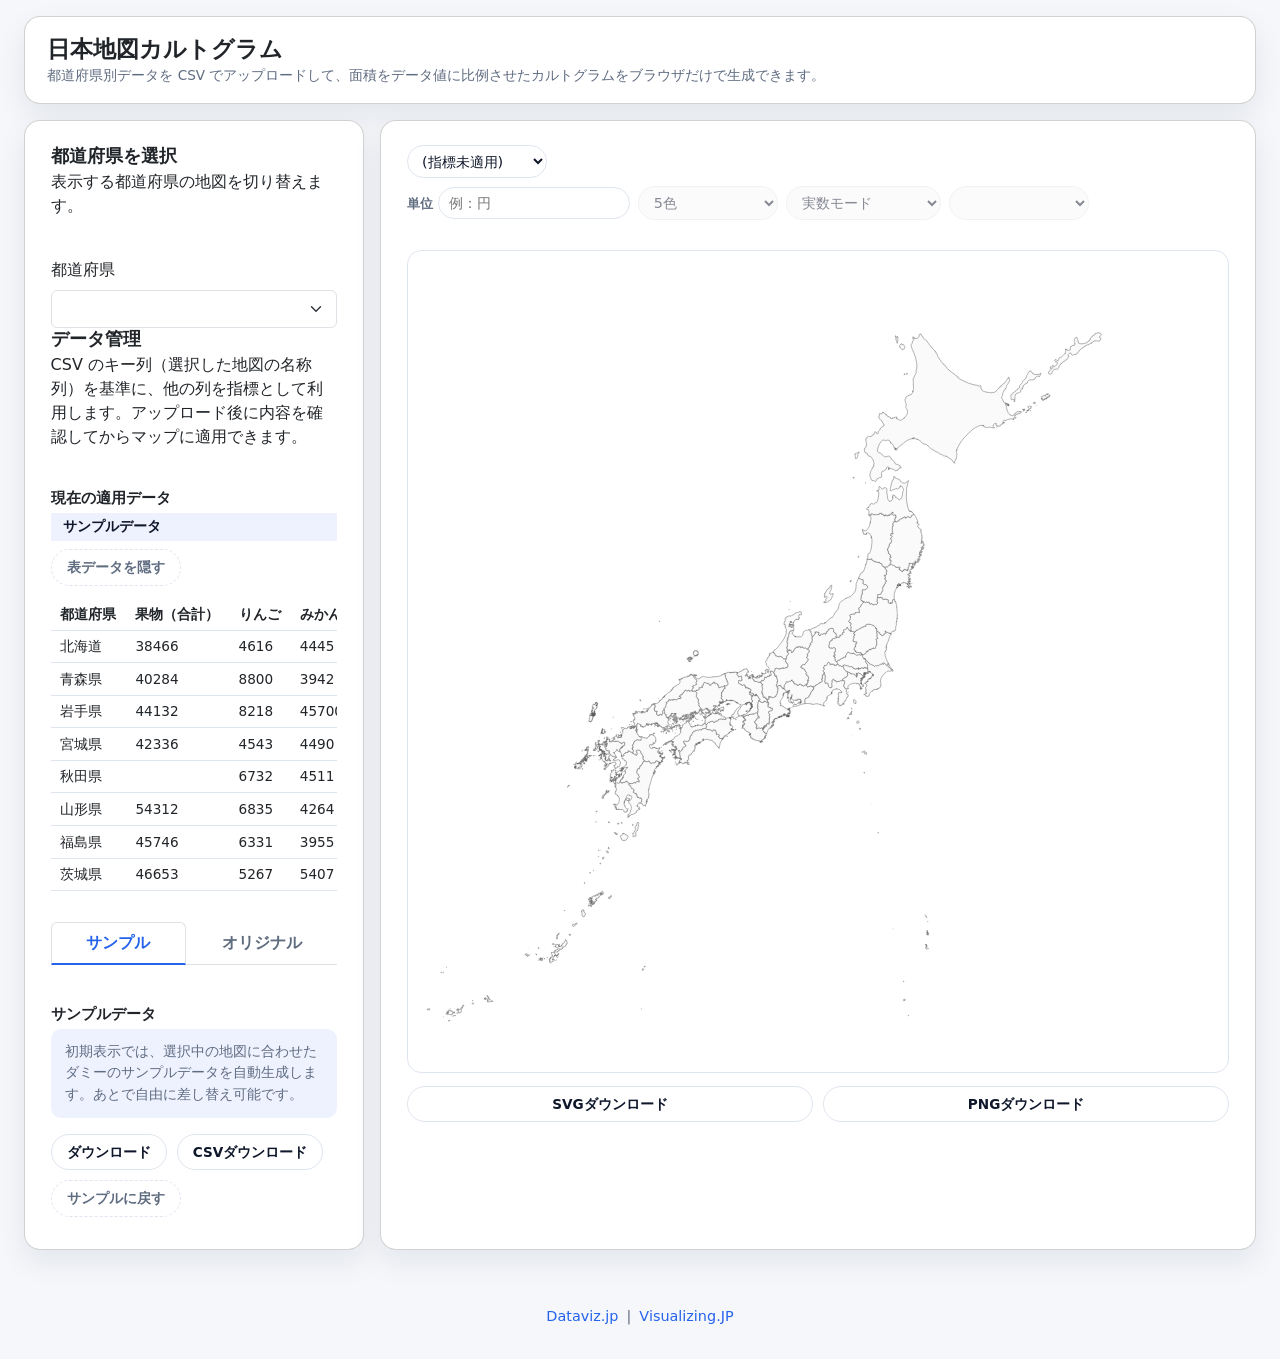
==== index.html @ 1b65c1de "google tag" ====
<!DOCTYPE html>
<html>
  <head>
    <title>日本地図カルトグラム</title>
    <meta charset="utf-8">
    <meta property="og:image" content="placeholder.png">
    <!-- Google tag (gtag.js) -->
    <script async src="https://www.googletagmanager.com/gtag/js?id=G-9E4Y5K4DKT"></script>
    <script>
      window.dataLayer = window.dataLayer || [];
      function gtag(){dataLayer.push(arguments);}
      gtag('js', new Date());

      gtag('config', 'G-9E4Y5K4DKT');
    </script>
    <link rel="stylesheet" href="https://cdn.jsdelivr.net/npm/bootstrap@5.3.3/dist/css/bootstrap.min.css">
    <link rel="stylesheet" href="docs/style.min.css">
  </head>
  <body>
    <main class="page container-fluid">
      <section class="card hero-card">
        <h1>日本地図カルトグラム</h1>
        <p>
          都道府県別データを CSV でアップロードして、面積をデータ値に比例させたカルトグラムをブラウザだけで生成できます。
        </p>
      </section>

      <div class="layout">
        <section class="card data-panel">
          <div class="panel-header">
            <h2>都道府県を選択</h2>
            <p> 表示する都道府県の地図を切り替えます。 </p>
          </div>
          <div class="field-group">
            <label class="form-label" for="map-select">都道府県</label>
            <select id="map-select" class="form-select" aria-label="都道府県を選択"></select>
          </div>
          <div class="panel-header">
            <h2>データ管理</h2>
            <p>
              CSV のキー列（選択した地図の名称列）を基準に、他の列を指標として利用します。アップロード後に内容を確認してからマップに適用できます。
            </p>
          </div>

          <div class="field-group">
            <h3>現在の適用データ</h3>
            <div class="current-status">
              <span class="status-value" id="current-data-label">サンプルデータ</span>
            </div>
            <button class="btn btn-tertiary" id="toggle-current-preview" type="button">
              表データを隠す
            </button>
            <div id="current-data-preview" class="data-preview"></div>
          </div>

          <ul class="nav nav-tabs nav-fill data-tabs" id="data-tabs" role="tablist">
            <li class="nav-item" role="presentation">
              <button class="nav-link active" id="sample-tab" data-bs-toggle="pill" data-bs-target="#sample-pane" type="button" role="tab" aria-controls="sample-pane" aria-selected="true">サンプル</button>
            </li>
            <li class="nav-item" role="presentation">
              <button class="nav-link" id="upload-tab" data-bs-toggle="pill" data-bs-target="#upload-pane" type="button" role="tab" aria-controls="upload-pane" aria-selected="false">オリジナル</button>
            </li>
          </ul>

          <div class="tab-content" id="data-tab-content">
            <div class="tab-pane fade show active" id="sample-pane" role="tabpanel" aria-labelledby="sample-tab">
            <div class="field-group">
            <h3>サンプルデータ</h3>
            <p class="info-note">
              初期表示では、選択中の地図に合わせたダミーのサンプルデータを自動生成します。あとで自由に差し替え可能です。
            </p>
            <div id="sample-data-preview" class="data-preview"></div>
            <div class="button-row wrap">
              <button class="btn btn-secondary" id="download-sample" type="button">ダウンロード</button>
              <button class="btn btn-secondary" id="download-data-csv" type="button">CSVダウンロード</button>
              <button class="btn btn-tertiary" id="reset-data" type="button">サンプルに戻す</button>
            </div>
            </div>
            </div>

            <div class="tab-pane fade" id="upload-pane" role="tabpanel" aria-labelledby="upload-tab">
              <div class="field-group">
                <h3>データアップロード</h3>
                <div id="dropzone" class="upload-area">
                  <p class="title">CSV をドラッグ＆ドロップ</p>
                  <p>または</p>
                  <label class="file-input-label btn btn-secondary">
                    <input type="file" id="file-input" accept=".csv,text/csv">
                    ファイルを選択
                  </label>
                </div>
                <p id="upload-status" class="help-text"></p>
              </div>

              <div id="preview" class="field-group is-hidden">
                <div class="section-header">
                  <h3>アップロードプレビュー</h3>
                </div>
                <div id="preview-table" class="table-container"></div>
                <div id="preview-stats" class="preview-stats"></div>
                <button class="btn btn-primary full-width" id="apply-data" type="button" disabled>
                  このデータを適用
                </button>
              </div>
            </div>
          </div>
        </section>

        <section class="card map-card" id="map-card">
          <div class="map-card-header">
            <div class="map-heading">
              <div class="map-select">
                <select id="field" aria-label="データ指標"></select>
                <div class="map-controls">
                  <div class="unit-field">
                    <label for="legend-unit">単位</label>
                    <input id="legend-unit" type="text" maxlength="16" placeholder="例：円">
                  </div>
                  <select id="legend-cells" aria-label="凡例の色数">
                    <option value="3">3色</option>
                    <option value="4">4色</option>
                    <option value="5" selected>5色</option>
                    <option value="6">6色</option>
                    <option value="7">7色</option>
                  </select>
                  <select id="display-mode" aria-label="表示モード">
                    <option value="value" selected>実数モード</option>
                    <option value="ranking">ランキングモード</option>
                  </select>
                  <select id="color-scheme" aria-label="カラースキーム"></select>
                </div>
              </div>
            </div>
          </div>
          <div id="map-container" class="map-frame">
            <svg id="map" viewBox="0 0 800 800" preserveAspectRatio="xMidYMid meet"></svg>
          </div>
          <div class="button-row stretch download-row">
            <button class="btn btn-secondary" id="download-svg-btn" type="button">SVGダウンロード</button>
            <button class="btn btn-secondary" id="download-png-btn" type="button">PNGダウンロード</button>
          </div>
        </section>
      </div>
    </main>
    <footer class="footer-links">
      <div class="links-container">
        <a href="https://www.dataviz.jp/" target="_blank" rel="noreferrer noopener">Dataviz.jp</a>
        <span class="divider">|</span>
        <a href="https://visualizing.jp/" target="_blank" rel="noreferrer noopener">Visualizing.JP</a>
      </div>
    </footer>
    <script src="https://cdn.jsdelivr.net/npm/bootstrap@5.3.3/dist/js/bootstrap.bundle.min.js"></script>
    <script src="docs/app.min.js"></script>
  </body>
</html>
---- docs/style.min.css ----
:root{--page-bg:#f5f7fb;--card-bg:#ffffff;--border-color:#dfe5ef;--text-muted:#5f6c80;--accent:#2563eb;--accent-dark:#1e4fcc;--secondary-bg:#eef2ff}body{background:var(--page-bg);color:#0f172a;margin:0}.page{width:100%;max-width:none;padding:1rem clamp(.75rem,2vw,1.5rem) 2rem;display:flex;flex-direction:column;gap:1rem}.card{background:var(--card-bg);border-radius:16px;padding:1.5rem 1.6rem;box-shadow:0 12px 30px rgba(15,23,42,.08)}.hero-card{padding:1.1rem 1.4rem;text-align:left;margin:0}.hero-card h1{margin-bottom:.15rem;font-size:1.45rem;font-weight:700}.hero-card p{margin:0;font-size:.85rem;color:var(--text-muted)}.layout{display:flex;gap:1rem;align-items:stretch;flex-wrap:nowrap}.data-panel{flex:0 0 340px;max-width:340px}.map-card{flex:1 1 auto;min-width:0}.footer-links{padding:1.5rem 1rem 2rem;text-align:center;font-size:.9rem}.footer-links .links-container{display:inline-flex;gap:.5rem;align-items:center;color:var(--text-muted)}.footer-links a{color:var(--accent);text-decoration:none}.footer-links a:hover{text-decoration:underline}.footer-links .divider{color:var(--text-muted)}@media screen and (max-width:1024px){.page{padding:.75rem 1rem 2rem}.layout{flex-direction:column;gap:.75rem}.data-panel{flex:1 1 100%;max-width:100%}}.panel-header h2{margin-bottom:.2rem;font-size:1.15rem;font-weight:700}.map-card-header h2{font-size:1.25rem;margin:0;font-weight:700}.map-select{display:flex;gap:.5rem;flex-wrap:wrap;align-items:center}.map-select select{min-width:150px;padding:.4rem .8rem;border-radius:999px;border:1px solid var(--border-color);background:#fff;font-size:.85rem;color:#0f172a}.map-controls{display:flex;gap:.5rem;flex-wrap:wrap;align-items:center}.map-controls select{min-width:120px}.map-select .unit-field{display:flex;align-items:center;gap:.35rem;font-size:.75rem;color:var(--text-muted);white-space:nowrap}.map-select .unit-field label{font-weight:600;font-size:.8rem}.map-select .unit-field input{min-width:90px;padding:.3rem .6rem;border-radius:999px;border:1px solid var(--border-color);background:#fff;font-size:.85rem;color:#0f172a}.map-select .unit-field input:disabled{background:#f2f4f7;color:#9ea0a5;border-color:#dcdfe7;cursor:not-allowed}#legend .legend-title{font-size:12px;font-weight:600;fill:#0f172a}#legend text{font-size:11px;fill:var(--text-muted)}.info-note{font-size:.9rem;color:var(--text-muted);background:var(--secondary-bg);padding:.75rem .9rem;border-radius:10px}.field-group{margin-top:1.5rem}.field-group h3{margin-bottom:.35rem;font-size:.95rem;font-weight:700}.data-tabs{margin:1.5rem 0 1rem}.data-tabs .nav-link{color:var(--text-muted);font-weight:600}.data-tabs .nav-link.active{color:var(--accent);border-bottom:2px solid var(--accent)}.button-row{display:flex;gap:.6rem;flex-wrap:wrap}.button-row.wrap{margin-bottom:.5rem}.button-row.stretch{width:100%}.button-row.stretch .btn{flex:1 1 0;justify-content:center}.download-row{margin-top:.8rem}.btn{border:none;border-radius:999px;padding:.45rem .95rem;font-weight:600;cursor:pointer;display:inline-flex;align-items:center;justify-content:center;gap:.35rem;transition:all .2s ease;font-size:.85rem}.btn:disabled{opacity:.6;cursor:not-allowed}.btn-primary{background:var(--accent);color:#fff}.btn-primary:hover:not(:disabled){background:var(--accent-dark)}.btn-secondary{background:#fff;color:#0f172a;border:1px solid var(--border-color)}.btn-secondary:focus-visible,.btn-secondary:hover:not(:disabled){border-color:var(--accent);color:var(--accent);background:rgba(37,99,235,.08)}.btn-tertiary{background:0 0;color:var(--text-muted);border:1px dashed var(--border-color)}.btn-tertiary:hover{border-color:var(--accent);color:var(--accent)}.full-width{width:100%}.upload-area{border:2px dashed var(--border-color);border-radius:14px;padding:1.5rem;text-align:center;background:rgba(255,255,255,.8);cursor:pointer;transition:border-color .2s ease,background .2s ease}.upload-area.dragover{border-color:var(--accent);background:rgba(37,99,235,.06)}.upload-area .title{margin-bottom:.2rem;font-weight:600}.file-input-label input{display:none}.help-text{font-size:.85rem;color:var(--text-muted);min-height:1.4em}.help-text.tone-info{color:var(--accent)}.help-text.tone-success{color:#15803d}.help-text.tone-danger{color:#dc2626}.text-muted{color:var(--text-muted);font-size:.9rem}.text-success{color:#15803d;font-size:.9rem}.small-text{font-size:.8rem}.current-status{display:flex;width:100%;border-radius:0;background:var(--secondary-bg);overflow:hidden;margin-bottom:.5rem}.status-label{background:#1d2a5b;color:#fff;padding:.2rem .75rem;font-size:.85rem}.status-value{padding:.2rem .75rem;font-weight:600;font-size:.9rem}.status-value.is-custom{color:var(--accent)}.status-value.is-sample{color:#0f172a}.data-preview{max-height:300px;overflow:auto;margin-top:.75rem}.is-hidden{display:none!important}.map-card-header{display:flex;justify-content:space-between;align-items:flex-start;gap:1rem;flex-wrap:wrap;margin-bottom:30px}.map-heading{display:flex;align-items:center;gap:.75rem}.map-heading .map-select{margin-left:auto;display:flex;align-items:center}.status-pill{font-size:.85rem;color:var(--text-muted);background:var(--secondary-bg);padding:.2rem .8rem;border-radius:999px}.status-pill.empty{background:0 0;padding:0}.map-select select{min-width:140px;margin:0;padding:.35rem .65rem;font-size:.9rem;height:2.1rem}.map-select select:disabled{opacity:.5;background-color:#f9f9f9;cursor:not-allowed}.map-frame{position:relative;width:100%;aspect-ratio:1/1;min-height:320px;background:#fff;border-radius:14px;border:1px solid var(--border-color);overflow:hidden}#map{width:100%;height:100%}path.state{stroke:#666;stroke-width:.5}path.state:hover{stroke:#000}.btn.is-loading{position:relative;pointer-events:none}.btn.is-loading::after{content:"";width:14px;height:14px;border:2px solid rgba(255,255,255,.5);border-top-color:#fff;border-radius:50%;animation:spin .8s linear infinite}.btn.btn-secondary.is-loading::after,.btn.btn-tertiary.is-loading::after{border-color:rgba(37,99,235,.3);border-top-color:var(--accent)}@keyframes spin{to{transform:rotate(360deg)}}.data-table{width:100%;border-collapse:collapse;font-size:.85rem}.data-table td,.data-table th{padding:.35rem .6rem;text-align:left;white-space:nowrap;border-bottom:1px solid var(--border-color)}.data-table tbody tr:hover{background:#f8fafc}.preview-stats p{font-size:.9rem}
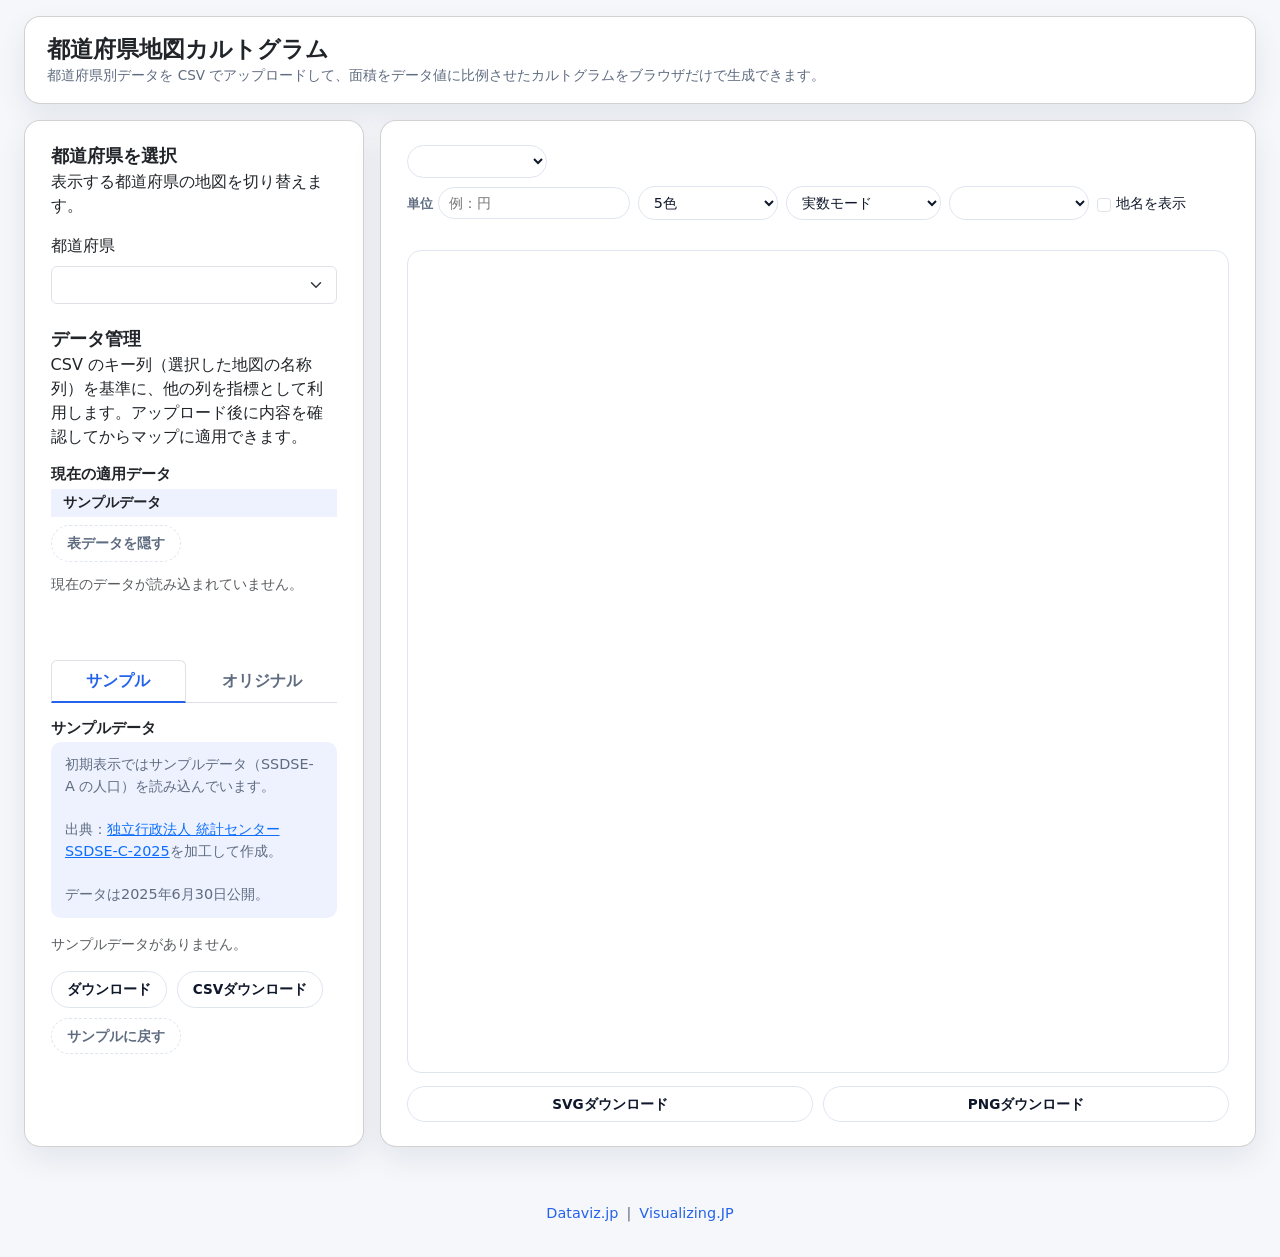
==== commit 0f8718ce: "ツール名の変更" ====
--- a/index.html
+++ b/index.html
@@ -19,7 +19,7 @@
   <body>
     <main class="page container-fluid">
       <section class="card hero-card">
-        <h1>日本地図カルトグラム</h1>
+        <h1>都道府県地図カルトグラム</h1>
         <p>
           都道府県別データを CSV でアップロードして、面積をデータ値に比例させたカルトグラムをブラウザだけで生成できます。
         </p>
@@ -66,9 +66,10 @@
             <div class="tab-pane fade show active" id="sample-pane" role="tabpanel" aria-labelledby="sample-tab">
             <div class="field-group">
             <h3>サンプルデータ</h3>
-            <p class="info-note">
-              初期表示では、選択中の地図に合わせたダミーのサンプルデータを自動生成します。あとで自由に差し替え可能です。
-            </p>
+              <p class="info-note">
+                初期表示ではサンプルデータ（SSDSE-A の人口）を読み込んでいます。<br /><br />
+                出典：<a href="https://www.nstac.go.jp/use/literacy/SSDSE/" target="_blank">独立行政法人 統計センター SSDSE-C-2025</a>を加工して作成。<br /><br />データは2025年6月30日公開。
+              </p>
             <div id="sample-data-preview" class="data-preview"></div>
             <div class="button-row wrap">
               <button class="btn btn-secondary" id="download-sample" type="button">ダウンロード</button>
@@ -128,6 +129,10 @@
                     <option value="ranking">ランキングモード</option>
                   </select>
                   <select id="color-scheme" aria-label="カラースキーム"></select>
+                  <label class="label-toggle" for="show-labels">
+                    <input type="checkbox" id="show-labels" class="form-check-input">
+                    <span>地名を表示</span>
+                  </label>
                 </div>
               </div>
             </div>
--- a/docs/style.min.css
+++ b/docs/style.min.css
@@ -1 +1 @@
-:root{--page-bg:#f5f7fb;--card-bg:#ffffff;--border-color:#dfe5ef;--text-muted:#5f6c80;--accent:#2563eb;--accent-dark:#1e4fcc;--secondary-bg:#eef2ff}body{background:var(--page-bg);color:#0f172a;margin:0}.page{width:100%;max-width:none;padding:1rem clamp(.75rem,2vw,1.5rem) 2rem;display:flex;flex-direction:column;gap:1rem}.card{background:var(--card-bg);border-radius:16px;padding:1.5rem 1.6rem;box-shadow:0 12px 30px rgba(15,23,42,.08)}.hero-card{padding:1.1rem 1.4rem;text-align:left;margin:0}.hero-card h1{margin-bottom:.15rem;font-size:1.45rem;font-weight:700}.hero-card p{margin:0;font-size:.85rem;color:var(--text-muted)}.layout{display:flex;gap:1rem;align-items:stretch;flex-wrap:nowrap}.data-panel{flex:0 0 340px;max-width:340px}.map-card{flex:1 1 auto;min-width:0}.footer-links{padding:1.5rem 1rem 2rem;text-align:center;font-size:.9rem}.footer-links .links-container{display:inline-flex;gap:.5rem;align-items:center;color:var(--text-muted)}.footer-links a{color:var(--accent);text-decoration:none}.footer-links a:hover{text-decoration:underline}.footer-links .divider{color:var(--text-muted)}@media screen and (max-width:1024px){.page{padding:.75rem 1rem 2rem}.layout{flex-direction:column;gap:.75rem}.data-panel{flex:1 1 100%;max-width:100%}}.panel-header h2{margin-bottom:.2rem;font-size:1.15rem;font-weight:700}.map-card-header h2{font-size:1.25rem;margin:0;font-weight:700}.map-select{display:flex;gap:.5rem;flex-wrap:wrap;align-items:center}.map-select select{min-width:150px;padding:.4rem .8rem;border-radius:999px;border:1px solid var(--border-color);background:#fff;font-size:.85rem;color:#0f172a}.map-controls{display:flex;gap:.5rem;flex-wrap:wrap;align-items:center}.map-controls select{min-width:120px}.map-select .unit-field{display:flex;align-items:center;gap:.35rem;font-size:.75rem;color:var(--text-muted);white-space:nowrap}.map-select .unit-field label{font-weight:600;font-size:.8rem}.map-select .unit-field input{min-width:90px;padding:.3rem .6rem;border-radius:999px;border:1px solid var(--border-color);background:#fff;font-size:.85rem;color:#0f172a}.map-select .unit-field input:disabled{background:#f2f4f7;color:#9ea0a5;border-color:#dcdfe7;cursor:not-allowed}#legend .legend-title{font-size:12px;font-weight:600;fill:#0f172a}#legend text{font-size:11px;fill:var(--text-muted)}.info-note{font-size:.9rem;color:var(--text-muted);background:var(--secondary-bg);padding:.75rem .9rem;border-radius:10px}.field-group{margin-top:1.5rem}.field-group h3{margin-bottom:.35rem;font-size:.95rem;font-weight:700}.data-tabs{margin:1.5rem 0 1rem}.data-tabs .nav-link{color:var(--text-muted);font-weight:600}.data-tabs .nav-link.active{color:var(--accent);border-bottom:2px solid var(--accent)}.button-row{display:flex;gap:.6rem;flex-wrap:wrap}.button-row.wrap{margin-bottom:.5rem}.button-row.stretch{width:100%}.button-row.stretch .btn{flex:1 1 0;justify-content:center}.download-row{margin-top:.8rem}.btn{border:none;border-radius:999px;padding:.45rem .95rem;font-weight:600;cursor:pointer;display:inline-flex;align-items:center;justify-content:center;gap:.35rem;transition:all .2s ease;font-size:.85rem}.btn:disabled{opacity:.6;cursor:not-allowed}.btn-primary{background:var(--accent);color:#fff}.btn-primary:hover:not(:disabled){background:var(--accent-dark)}.btn-secondary{background:#fff;color:#0f172a;border:1px solid var(--border-color)}.btn-secondary:focus-visible,.btn-secondary:hover:not(:disabled){border-color:var(--accent);color:var(--accent);background:rgba(37,99,235,.08)}.btn-tertiary{background:0 0;color:var(--text-muted);border:1px dashed var(--border-color)}.btn-tertiary:hover{border-color:var(--accent);color:var(--accent)}.full-width{width:100%}.upload-area{border:2px dashed var(--border-color);border-radius:14px;padding:1.5rem;text-align:center;background:rgba(255,255,255,.8);cursor:pointer;transition:border-color .2s ease,background .2s ease}.upload-area.dragover{border-color:var(--accent);background:rgba(37,99,235,.06)}.upload-area .title{margin-bottom:.2rem;font-weight:600}.file-input-label input{display:none}.help-text{font-size:.85rem;color:var(--text-muted);min-height:1.4em}.help-text.tone-info{color:var(--accent)}.help-text.tone-success{color:#15803d}.help-text.tone-danger{color:#dc2626}.text-muted{color:var(--text-muted);font-size:.9rem}.text-success{color:#15803d;font-size:.9rem}.small-text{font-size:.8rem}.current-status{display:flex;width:100%;border-radius:0;background:var(--secondary-bg);overflow:hidden;margin-bottom:.5rem}.status-label{background:#1d2a5b;color:#fff;padding:.2rem .75rem;font-size:.85rem}.status-value{padding:.2rem .75rem;font-weight:600;font-size:.9rem}.status-value.is-custom{color:var(--accent)}.status-value.is-sample{color:#0f172a}.data-preview{max-height:300px;overflow:auto;margin-top:.75rem}.is-hidden{display:none!important}.map-card-header{display:flex;justify-content:space-between;align-items:flex-start;gap:1rem;flex-wrap:wrap;margin-bottom:30px}.map-heading{display:flex;align-items:center;gap:.75rem}.map-heading .map-select{margin-left:auto;display:flex;align-items:center}.status-pill{font-size:.85rem;color:var(--text-muted);background:var(--secondary-bg);padding:.2rem .8rem;border-radius:999px}.status-pill.empty{background:0 0;padding:0}.map-select select{min-width:140px;margin:0;padding:.35rem .65rem;font-size:.9rem;height:2.1rem}.map-select select:disabled{opacity:.5;background-color:#f9f9f9;cursor:not-allowed}.map-frame{position:relative;width:100%;aspect-ratio:1/1;min-height:320px;background:#fff;border-radius:14px;border:1px solid var(--border-color);overflow:hidden}#map{width:100%;height:100%}path.state{stroke:#666;stroke-width:.5}path.state:hover{stroke:#000}.btn.is-loading{position:relative;pointer-events:none}.btn.is-loading::after{content:"";width:14px;height:14px;border:2px solid rgba(255,255,255,.5);border-top-color:#fff;border-radius:50%;animation:spin .8s linear infinite}.btn.btn-secondary.is-loading::after,.btn.btn-tertiary.is-loading::after{border-color:rgba(37,99,235,.3);border-top-color:var(--accent)}@keyframes spin{to{transform:rotate(360deg)}}.data-table{width:100%;border-collapse:collapse;font-size:.85rem}.data-table td,.data-table th{padding:.35rem .6rem;text-align:left;white-space:nowrap;border-bottom:1px solid var(--border-color)}.data-table tbody tr:hover{background:#f8fafc}.preview-stats p{font-size:.9rem}+:root{--page-bg:#f5f7fb;--card-bg:#ffffff;--border-color:#dfe5ef;--text-muted:#5f6c80;--accent:#2563eb;--accent-dark:#1e4fcc;--secondary-bg:#eef2ff}body{background:var(--page-bg);color:#0f172a;margin:0}.page{width:100%;max-width:none;padding:1rem clamp(.75rem,2vw,1.5rem) 2rem;display:flex;flex-direction:column;gap:1rem}.card{background:var(--card-bg);border-radius:16px;padding:1.5rem 1.6rem;box-shadow:0 12px 30px rgba(15,23,42,.08)}.hero-card{padding:1.1rem 1.4rem;text-align:left;margin:0}.hero-card h1{margin-bottom:.15rem;font-size:1.45rem;font-weight:700}.hero-card p{margin:0;font-size:.85rem;color:var(--text-muted)}.layout{display:flex;gap:1rem;align-items:stretch;flex-wrap:nowrap}.data-panel{flex:0 0 340px;max-width:340px}.map-card{flex:1 1 auto;min-width:0}.footer-links{padding:1.5rem 1rem 2rem;text-align:center;font-size:.9rem}.footer-links .links-container{display:inline-flex;gap:.5rem;align-items:center;color:var(--text-muted)}.footer-links a{color:var(--accent);text-decoration:none}.footer-links a:hover{text-decoration:underline}.footer-links .divider{color:var(--text-muted)}@media screen and (max-width:1024px){.page{padding:.75rem 1rem 2rem}.layout{flex-direction:column;gap:.75rem}.data-panel{flex:1 1 100%;max-width:100%}}.panel-header h2{margin-bottom:.2rem;font-size:1.15rem;font-weight:700}.map-card-header h2{font-size:1.25rem;margin:0;font-weight:700}.map-select{display:flex;gap:.5rem;flex-wrap:wrap;align-items:center}.map-select select{min-width:150px;padding:.4rem .8rem;border-radius:999px;border:1px solid var(--border-color);background:#fff;font-size:.85rem;color:#0f172a}.map-controls{display:flex;gap:.5rem;flex-wrap:wrap;align-items:center}.map-controls select{min-width:120px}.label-toggle{display:inline-flex;align-items:center;gap:.35rem;font-size:.85rem;color:#0f172a;white-space:nowrap}.map-select .unit-field{display:flex;align-items:center;gap:.35rem;font-size:.75rem;color:var(--text-muted);white-space:nowrap}.map-select .unit-field label{font-weight:600;font-size:.8rem}.map-select .unit-field input{min-width:90px;padding:.3rem .6rem;border-radius:999px;border:1px solid var(--border-color);background:#fff;font-size:.85rem;color:#0f172a}.map-select .unit-field input:disabled{background:#f2f4f7;color:#9ea0a5;border-color:#dcdfe7;cursor:not-allowed}#legend .legend-title{font-size:12px;font-weight:600;fill:#0f172a}#legend text{font-size:11px;fill:var(--text-muted)}.state-label{font-size:10px;fill:#111;text-anchor:middle;pointer-events:none;paint-order:stroke;stroke:#fff;stroke-width:2px}.info-note{font-size:.9rem;color:var(--text-muted);background:var(--secondary-bg);padding:.75rem .9rem;border-radius:10px}.field-group{margin-bottom:1.5rem}.field-group h3{margin-bottom:.35rem;font-size:.95rem;font-weight:700}.data-tabs{margin:1.5rem 0 1rem}.data-tabs .nav-link{color:var(--text-muted);font-weight:600}.data-tabs .nav-link.active{color:var(--accent);border-bottom:2px solid var(--accent)}.button-row{display:flex;gap:.6rem;flex-wrap:wrap}.button-row.wrap{margin-bottom:.5rem}.button-row.stretch{width:100%}.button-row.stretch .btn{flex:1 1 0;justify-content:center}.download-row{margin-top:.8rem}.btn{border:none;border-radius:999px;padding:.45rem .95rem;font-weight:600;cursor:pointer;display:inline-flex;align-items:center;justify-content:center;gap:.35rem;transition:all .2s ease;font-size:.85rem}.btn:disabled{opacity:.6;cursor:not-allowed}.btn-primary{background:var(--accent);color:#fff}.btn-primary:hover:not(:disabled){background:var(--accent-dark)}.btn-secondary{background:#fff;color:#0f172a;border:1px solid var(--border-color)}.btn-secondary:focus-visible,.btn-secondary:hover:not(:disabled){border-color:var(--accent);color:var(--accent);background:rgba(37,99,235,.08)}.btn-tertiary{background:0 0;color:var(--text-muted);border:1px dashed var(--border-color)}.btn-tertiary:hover{border-color:var(--accent);color:var(--accent)}.full-width{width:100%}.upload-area{border:2px dashed var(--border-color);border-radius:14px;padding:1.5rem;text-align:center;background:rgba(255,255,255,.8);cursor:pointer;transition:border-color .2s ease,background .2s ease}.upload-area.dragover{border-color:var(--accent);background:rgba(37,99,235,.06)}.upload-area .title{margin-bottom:.2rem;font-weight:600}.file-input-label input{display:none}.help-text{font-size:.85rem;color:var(--text-muted);min-height:1.4em}.help-text.tone-info{color:var(--accent)}.help-text.tone-success{color:#15803d}.help-text.tone-danger{color:#dc2626}.text-muted{color:var(--text-muted);font-size:.9rem}.text-success{color:#15803d;font-size:.9rem}.small-text{font-size:.8rem}.current-status{display:flex;width:100%;border-radius:0;background:var(--secondary-bg);overflow:hidden;margin-bottom:.5rem}.status-label{background:#1d2a5b;color:#fff;padding:.2rem .75rem;font-size:.85rem}.status-value{padding:.2rem .75rem;font-weight:600;font-size:.9rem}.status-value.is-custom{color:var(--accent)}.status-value.is-sample{color:#0f172a}.data-preview{max-height:300px;overflow:auto;margin-top:.75rem}.is-hidden{display:none!important}.map-card-header{display:flex;justify-content:space-between;align-items:flex-start;gap:1rem;flex-wrap:wrap;margin-bottom:30px}.map-heading{display:flex;align-items:center;gap:.75rem}.map-heading .map-select{margin-left:auto;display:flex;align-items:center}.status-pill{font-size:.85rem;color:var(--text-muted);background:var(--secondary-bg);padding:.2rem .8rem;border-radius:999px}.status-pill.empty{background:0 0;padding:0}.map-select select{min-width:140px;margin:0;padding:.35rem .65rem;font-size:.9rem;height:2.1rem}.map-select select:disabled{opacity:.5;background-color:#f9f9f9;cursor:not-allowed}.map-frame{position:relative;width:100%;aspect-ratio:1/1;min-height:320px;background:#fff;border-radius:14px;border:1px solid var(--border-color);overflow:hidden}#map{width:100%;height:100%}path.state{stroke:#666;stroke-width:.5}path.state:hover{stroke:#000}.btn.is-loading{position:relative;pointer-events:none}.btn.is-loading::after{content:"";width:14px;height:14px;border:2px solid rgba(255,255,255,.5);border-top-color:#fff;border-radius:50%;animation:spin .8s linear infinite}.btn.btn-secondary.is-loading::after,.btn.btn-tertiary.is-loading::after{border-color:rgba(37,99,235,.3);border-top-color:var(--accent)}@keyframes spin{to{transform:rotate(360deg)}}.data-table{width:100%;border-collapse:collapse;font-size:.85rem}.data-table td,.data-table th{padding:.35rem .6rem;text-align:left;white-space:nowrap;border-bottom:1px solid var(--border-color)}.data-table tbody tr:hover{background:#f8fafc}.preview-stats p{font-size:.9rem}
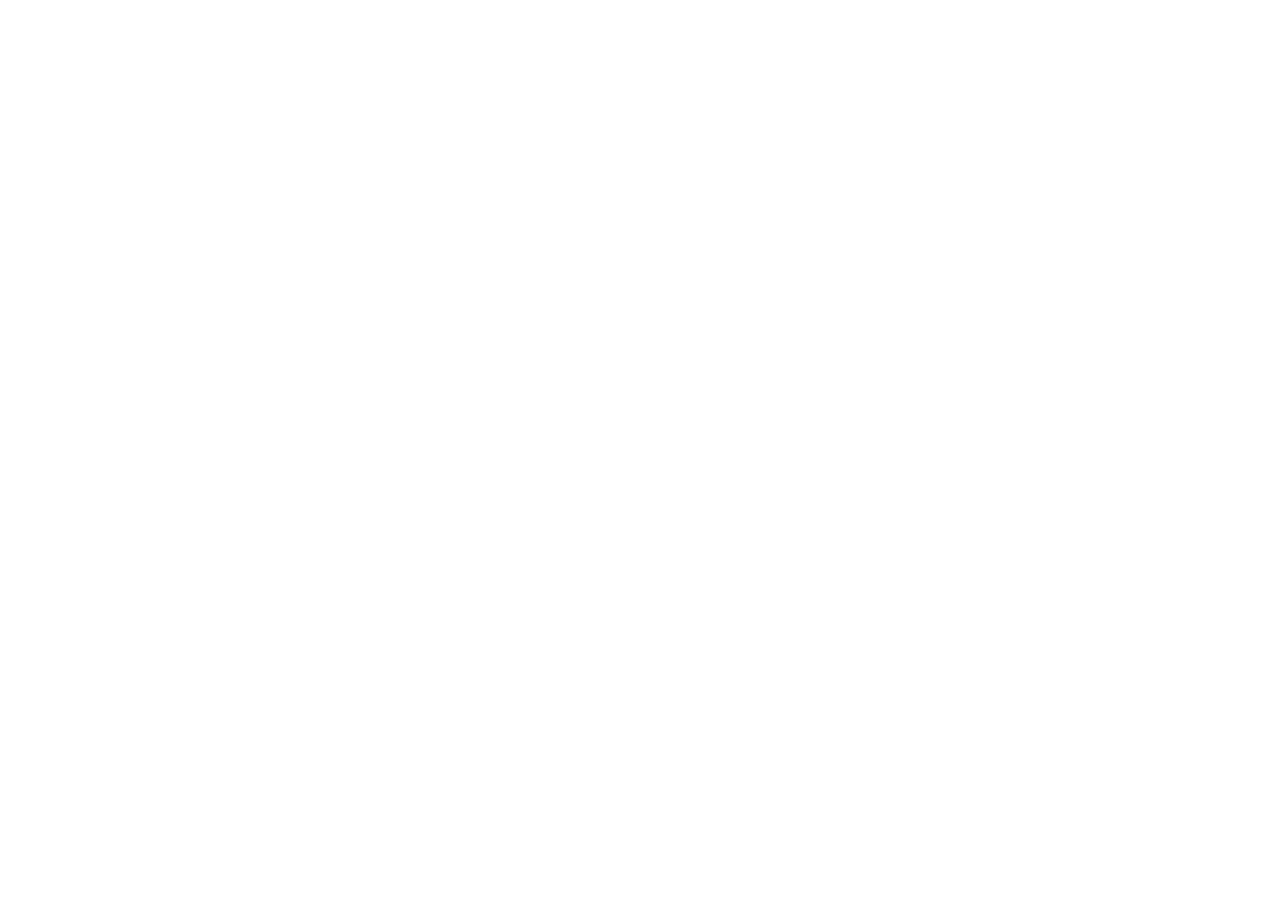
==== commit 3ab07c9b: "共通ヘッダーの組み込み" ====
--- a/index.html
+++ b/index.html
@@ -1,160 +1,168 @@
 <!DOCTYPE html>
 <html>
-  <head>
-    <title>日本地図カルトグラム</title>
-    <meta charset="utf-8">
-    <meta property="og:image" content="placeholder.png">
-    <!-- Google tag (gtag.js) -->
-    <script async src="https://www.googletagmanager.com/gtag/js?id=G-9E4Y5K4DKT"></script>
-    <script>
-      window.dataLayer = window.dataLayer || [];
-      function gtag(){dataLayer.push(arguments);}
-      gtag('js', new Date());
 
-      gtag('config', 'G-9E4Y5K4DKT');
-    </script>
-    <link rel="stylesheet" href="https://cdn.jsdelivr.net/npm/bootstrap@5.3.3/dist/css/bootstrap.min.css">
-    <link rel="stylesheet" href="docs/style.min.css">
-  </head>
-  <body>
-    <main class="page container-fluid">
-      <section class="card hero-card">
-        <h1>都道府県地図カルトグラム</h1>
-        <p>
-          都道府県別データを CSV でアップロードして、面積をデータ値に比例させたカルトグラムをブラウザだけで生成できます。
-        </p>
-      </section>
+<head>
+  <title>都道府県地図カルトグラム</title>
+  <meta charset="utf-8">
+  <meta property="og:image" content="placeholder.png">
+  <!-- Google tag (gtag.js) -->
+  <script async src="https://www.googletagmanager.com/gtag/js?id=G-9E4Y5K4DKT"></script>
+  <script>
+    window.dataLayer = window.dataLayer || [];
+    function gtag() { dataLayer.push(arguments); }
+    gtag('js', new Date());
 
-      <div class="layout">
-        <section class="card data-panel">
-          <div class="panel-header">
-            <h2>都道府県を選択</h2>
-            <p> 表示する都道府県の地図を切り替えます。 </p>
+    gtag('config', 'G-9E4Y5K4DKT');
+  </script>
+  <link rel="stylesheet" href="https://cdn.jsdelivr.net/npm/bootstrap@5.3.3/dist/css/bootstrap.min.css">
+  <link rel="stylesheet" href="docs/style.min.css">
+</head>
+
+<body>
+  <main class="page container-fluid">
+    <section class="card hero-card">
+      <h1>都道府県地図カルトグラム</h1>
+      <p>
+        都道府県別データを CSV でアップロードして、面積をデータ値に比例させたカルトグラムをブラウザだけで生成できます。
+      </p>
+    </section>
+
+    <div class="layout">
+      <section class="card data-panel">
+        <div class="panel-header">
+          <h2>都道府県を選択</h2>
+          <p> 表示する都道府県の地図を切り替えます。 </p>
+        </div>
+        <div class="field-group">
+          <label class="form-label" for="map-select">都道府県</label>
+          <select id="map-select" class="form-select" aria-label="都道府県を選択"></select>
+        </div>
+        <div class="panel-header">
+          <h2>データ管理</h2>
+          <p>
+            CSV のキー列（選択した地図の名称列）を基準に、他の列を指標として利用します。アップロード後に内容を確認してからマップに適用できます。
+          </p>
+        </div>
+
+        <div class="field-group">
+          <h3>現在の適用データ</h3>
+          <div class="current-status">
+            <span class="status-value" id="current-data-label">サンプルデータ</span>
           </div>
-          <div class="field-group">
-            <label class="form-label" for="map-select">都道府県</label>
-            <select id="map-select" class="form-select" aria-label="都道府県を選択"></select>
-          </div>
-          <div class="panel-header">
-            <h2>データ管理</h2>
-            <p>
-              CSV のキー列（選択した地図の名称列）を基準に、他の列を指標として利用します。アップロード後に内容を確認してからマップに適用できます。
-            </p>
-          </div>
+          <button class="btn btn-tertiary" id="toggle-current-preview" type="button">
+            表データを隠す
+          </button>
+          <div id="current-data-preview" class="data-preview"></div>
+        </div>
 
-          <div class="field-group">
-            <h3>現在の適用データ</h3>
-            <div class="current-status">
-              <span class="status-value" id="current-data-label">サンプルデータ</span>
-            </div>
-            <button class="btn btn-tertiary" id="toggle-current-preview" type="button">
-              表データを隠す
-            </button>
-            <div id="current-data-preview" class="data-preview"></div>
-          </div>
+        <ul class="nav nav-tabs nav-fill data-tabs" id="data-tabs" role="tablist">
+          <li class="nav-item" role="presentation">
+            <button class="nav-link active" id="sample-tab" data-bs-toggle="pill" data-bs-target="#sample-pane"
+              type="button" role="tab" aria-controls="sample-pane" aria-selected="true">サンプル</button>
+          </li>
+          <li class="nav-item" role="presentation">
+            <button class="nav-link" id="upload-tab" data-bs-toggle="pill" data-bs-target="#upload-pane" type="button"
+              role="tab" aria-controls="upload-pane" aria-selected="false">オリジナル</button>
+          </li>
+        </ul>
 
-          <ul class="nav nav-tabs nav-fill data-tabs" id="data-tabs" role="tablist">
-            <li class="nav-item" role="presentation">
-              <button class="nav-link active" id="sample-tab" data-bs-toggle="pill" data-bs-target="#sample-pane" type="button" role="tab" aria-controls="sample-pane" aria-selected="true">サンプル</button>
-            </li>
-            <li class="nav-item" role="presentation">
-              <button class="nav-link" id="upload-tab" data-bs-toggle="pill" data-bs-target="#upload-pane" type="button" role="tab" aria-controls="upload-pane" aria-selected="false">オリジナル</button>
-            </li>
-          </ul>
-
-          <div class="tab-content" id="data-tab-content">
-            <div class="tab-pane fade show active" id="sample-pane" role="tabpanel" aria-labelledby="sample-tab">
+        <div class="tab-content" id="data-tab-content">
+          <div class="tab-pane fade show active" id="sample-pane" role="tabpanel" aria-labelledby="sample-tab">
             <div class="field-group">
-            <h3>サンプルデータ</h3>
+              <h3>サンプルデータ</h3>
               <p class="info-note">
                 初期表示ではサンプルデータ（SSDSE-A の人口）を読み込んでいます。<br /><br />
-                出典：<a href="https://www.nstac.go.jp/use/literacy/SSDSE/" target="_blank">独立行政法人 統計センター SSDSE-C-2025</a>を加工して作成。<br /><br />データは2025年6月30日公開。
+                出典：<a href="https://www.nstac.go.jp/use/literacy/SSDSE/" target="_blank">独立行政法人 統計センター
+                  SSDSE-C-2025</a>を加工して作成。<br /><br />データは2020年。
               </p>
-            <div id="sample-data-preview" class="data-preview"></div>
-            <div class="button-row wrap">
-              <button class="btn btn-secondary" id="download-sample" type="button">ダウンロード</button>
-              <button class="btn btn-secondary" id="download-data-csv" type="button">CSVダウンロード</button>
-              <button class="btn btn-tertiary" id="reset-data" type="button">サンプルに戻す</button>
-            </div>
-            </div>
-            </div>
-
-            <div class="tab-pane fade" id="upload-pane" role="tabpanel" aria-labelledby="upload-tab">
-              <div class="field-group">
-                <h3>データアップロード</h3>
-                <div id="dropzone" class="upload-area">
-                  <p class="title">CSV をドラッグ＆ドロップ</p>
-                  <p>または</p>
-                  <label class="file-input-label btn btn-secondary">
-                    <input type="file" id="file-input" accept=".csv,text/csv">
-                    ファイルを選択
-                  </label>
-                </div>
-                <p id="upload-status" class="help-text"></p>
-              </div>
-
-              <div id="preview" class="field-group is-hidden">
-                <div class="section-header">
-                  <h3>アップロードプレビュー</h3>
-                </div>
-                <div id="preview-table" class="table-container"></div>
-                <div id="preview-stats" class="preview-stats"></div>
-                <button class="btn btn-primary full-width" id="apply-data" type="button" disabled>
-                  このデータを適用
-                </button>
+              <div id="sample-data-preview" class="data-preview"></div>
+              <div class="button-row wrap">
+                <button class="btn btn-secondary" id="download-sample" type="button">ダウンロード</button>
+                <button class="btn btn-secondary" id="download-data-csv" type="button">CSVダウンロード</button>
+                <button class="btn btn-tertiary" id="reset-data" type="button">サンプルに戻す</button>
               </div>
             </div>
           </div>
-        </section>
 
-        <section class="card map-card" id="map-card">
-          <div class="map-card-header">
-            <div class="map-heading">
-              <div class="map-select">
-                <select id="field" aria-label="データ指標"></select>
-                <div class="map-controls">
-                  <div class="unit-field">
-                    <label for="legend-unit">単位</label>
-                    <input id="legend-unit" type="text" maxlength="16" placeholder="例：円">
-                  </div>
-                  <select id="legend-cells" aria-label="凡例の色数">
-                    <option value="3">3色</option>
-                    <option value="4">4色</option>
-                    <option value="5" selected>5色</option>
-                    <option value="6">6色</option>
-                    <option value="7">7色</option>
-                  </select>
-                  <select id="display-mode" aria-label="表示モード">
-                    <option value="value" selected>実数モード</option>
-                    <option value="ranking">ランキングモード</option>
-                  </select>
-                  <select id="color-scheme" aria-label="カラースキーム"></select>
-                  <label class="label-toggle" for="show-labels">
-                    <input type="checkbox" id="show-labels" class="form-check-input">
-                    <span>地名を表示</span>
-                  </label>
+          <div class="tab-pane fade" id="upload-pane" role="tabpanel" aria-labelledby="upload-tab">
+            <div class="field-group">
+              <h3>データアップロード</h3>
+              <div id="dropzone" class="upload-area">
+                <p class="title">CSV をドラッグ＆ドロップ</p>
+                <p>または</p>
+                <label class="file-input-label btn btn-secondary">
+                  <input type="file" id="file-input" accept=".csv,text/csv">
+                  ファイルを選択
+                </label>
+              </div>
+              <p id="upload-status" class="help-text"></p>
+            </div>
+
+            <div id="preview" class="field-group is-hidden">
+              <div class="section-header">
+                <h3>アップロードプレビュー</h3>
+              </div>
+              <div id="preview-table" class="table-container"></div>
+              <div id="preview-stats" class="preview-stats"></div>
+              <button class="btn btn-primary full-width" id="apply-data" type="button" disabled>
+                このデータを適用
+              </button>
+            </div>
+          </div>
+        </div>
+      </section>
+
+      <section class="card map-card" id="map-card">
+        <div class="map-card-header">
+          <div class="map-heading">
+            <div class="map-select">
+              <select id="field" aria-label="データ指標"></select>
+              <div class="map-controls">
+                <div class="unit-field">
+                  <label for="legend-unit">単位</label>
+                  <input id="legend-unit" type="text" maxlength="16" placeholder="例：円">
                 </div>
+                <select id="legend-cells" aria-label="凡例の色数">
+                  <option value="3">3色</option>
+                  <option value="4">4色</option>
+                  <option value="5" selected>5色</option>
+                  <option value="6">6色</option>
+                  <option value="7">7色</option>
+                </select>
+                <select id="display-mode" aria-label="表示モード">
+                  <option value="value" selected>実数モード</option>
+                  <option value="ranking">ランキングモード</option>
+                </select>
+                <select id="color-scheme" aria-label="カラースキーム"></select>
+                <label class="label-toggle" for="show-labels">
+                  <input type="checkbox" id="show-labels" class="form-check-input">
+                  <span>地名を表示</span>
+                </label>
               </div>
             </div>
           </div>
-          <div id="map-container" class="map-frame">
-            <svg id="map" viewBox="0 0 800 800" preserveAspectRatio="xMidYMid meet"></svg>
-          </div>
-          <div class="button-row stretch download-row">
-            <button class="btn btn-secondary" id="download-svg-btn" type="button">SVGダウンロード</button>
-            <button class="btn btn-secondary" id="download-png-btn" type="button">PNGダウンロード</button>
-          </div>
-        </section>
-      </div>
-    </main>
-    <footer class="footer-links">
-      <div class="links-container">
-        <a href="https://www.dataviz.jp/" target="_blank" rel="noreferrer noopener">Dataviz.jp</a>
-        <span class="divider">|</span>
-        <a href="https://visualizing.jp/" target="_blank" rel="noreferrer noopener">Visualizing.JP</a>
-      </div>
-    </footer>
-    <script src="https://cdn.jsdelivr.net/npm/bootstrap@5.3.3/dist/js/bootstrap.bundle.min.js"></script>
-    <script src="docs/app.min.js"></script>
-  </body>
-</html>
+        </div>
+        <div id="map-container" class="map-frame">
+          <svg id="map" viewBox="0 0 800 800" preserveAspectRatio="xMidYMid meet"></svg>
+        </div>
+        <div class="button-row stretch download-row">
+          <button class="btn btn-secondary" id="download-svg-btn" type="button">SVGダウンロード</button>
+          <button class="btn btn-secondary" id="download-png-btn" type="button">PNGダウンロード</button>
+        </div>
+      </section>
+    </div>
+  </main>
+  <footer class="footer-links">
+    <div class="links-container">
+      <a href="https://www.dataviz.jp/" target="_blank" rel="noreferrer noopener">Dataviz.jp</a>
+      <span class="divider">|</span>
+      <a href="https://visualizing.jp/" target="_blank" rel="noreferrer noopener">Visualizing.JP</a>
+    </div>
+  </footer>
+  <script src="https://cdn.jsdelivr.net/npm/bootstrap@5.3.3/dist/js/bootstrap.bundle.min.js"></script>
+  <script src="vendor/supabase.js"></script>
+  <script src="vendor/dataviz-auth-client.js"></script>
+  <script src="docs/app.min.js"></script>
+</body>
+
+</html>
--- a/docs/style.min.css
+++ b/docs/style.min.css
@@ -1 +1 @@
-:root{--page-bg:#f5f7fb;--card-bg:#ffffff;--border-color:#dfe5ef;--text-muted:#5f6c80;--accent:#2563eb;--accent-dark:#1e4fcc;--secondary-bg:#eef2ff}body{background:var(--page-bg);color:#0f172a;margin:0}.page{width:100%;max-width:none;padding:1rem clamp(.75rem,2vw,1.5rem) 2rem;display:flex;flex-direction:column;gap:1rem}.card{background:var(--card-bg);border-radius:16px;padding:1.5rem 1.6rem;box-shadow:0 12px 30px rgba(15,23,42,.08)}.hero-card{padding:1.1rem 1.4rem;text-align:left;margin:0}.hero-card h1{margin-bottom:.15rem;font-size:1.45rem;font-weight:700}.hero-card p{margin:0;font-size:.85rem;color:var(--text-muted)}.layout{display:flex;gap:1rem;align-items:stretch;flex-wrap:nowrap}.data-panel{flex:0 0 340px;max-width:340px}.map-card{flex:1 1 auto;min-width:0}.footer-links{padding:1.5rem 1rem 2rem;text-align:center;font-size:.9rem}.footer-links .links-container{display:inline-flex;gap:.5rem;align-items:center;color:var(--text-muted)}.footer-links a{color:var(--accent);text-decoration:none}.footer-links a:hover{text-decoration:underline}.footer-links .divider{color:var(--text-muted)}@media screen and (max-width:1024px){.page{padding:.75rem 1rem 2rem}.layout{flex-direction:column;gap:.75rem}.data-panel{flex:1 1 100%;max-width:100%}}.panel-header h2{margin-bottom:.2rem;font-size:1.15rem;font-weight:700}.map-card-header h2{font-size:1.25rem;margin:0;font-weight:700}.map-select{display:flex;gap:.5rem;flex-wrap:wrap;align-items:center}.map-select select{min-width:150px;padding:.4rem .8rem;border-radius:999px;border:1px solid var(--border-color);background:#fff;font-size:.85rem;color:#0f172a}.map-controls{display:flex;gap:.5rem;flex-wrap:wrap;align-items:center}.map-controls select{min-width:120px}.label-toggle{display:inline-flex;align-items:center;gap:.35rem;font-size:.85rem;color:#0f172a;white-space:nowrap}.map-select .unit-field{display:flex;align-items:center;gap:.35rem;font-size:.75rem;color:var(--text-muted);white-space:nowrap}.map-select .unit-field label{font-weight:600;font-size:.8rem}.map-select .unit-field input{min-width:90px;padding:.3rem .6rem;border-radius:999px;border:1px solid var(--border-color);background:#fff;font-size:.85rem;color:#0f172a}.map-select .unit-field input:disabled{background:#f2f4f7;color:#9ea0a5;border-color:#dcdfe7;cursor:not-allowed}#legend .legend-title{font-size:12px;font-weight:600;fill:#0f172a}#legend text{font-size:11px;fill:var(--text-muted)}.state-label{font-size:10px;fill:#111;text-anchor:middle;pointer-events:none;paint-order:stroke;stroke:#fff;stroke-width:2px}.info-note{font-size:.9rem;color:var(--text-muted);background:var(--secondary-bg);padding:.75rem .9rem;border-radius:10px}.field-group{margin-bottom:1.5rem}.field-group h3{margin-bottom:.35rem;font-size:.95rem;font-weight:700}.data-tabs{margin:1.5rem 0 1rem}.data-tabs .nav-link{color:var(--text-muted);font-weight:600}.data-tabs .nav-link.active{color:var(--accent);border-bottom:2px solid var(--accent)}.button-row{display:flex;gap:.6rem;flex-wrap:wrap}.button-row.wrap{margin-bottom:.5rem}.button-row.stretch{width:100%}.button-row.stretch .btn{flex:1 1 0;justify-content:center}.download-row{margin-top:.8rem}.btn{border:none;border-radius:999px;padding:.45rem .95rem;font-weight:600;cursor:pointer;display:inline-flex;align-items:center;justify-content:center;gap:.35rem;transition:all .2s ease;font-size:.85rem}.btn:disabled{opacity:.6;cursor:not-allowed}.btn-primary{background:var(--accent);color:#fff}.btn-primary:hover:not(:disabled){background:var(--accent-dark)}.btn-secondary{background:#fff;color:#0f172a;border:1px solid var(--border-color)}.btn-secondary:focus-visible,.btn-secondary:hover:not(:disabled){border-color:var(--accent);color:var(--accent);background:rgba(37,99,235,.08)}.btn-tertiary{background:0 0;color:var(--text-muted);border:1px dashed var(--border-color)}.btn-tertiary:hover{border-color:var(--accent);color:var(--accent)}.full-width{width:100%}.upload-area{border:2px dashed var(--border-color);border-radius:14px;padding:1.5rem;text-align:center;background:rgba(255,255,255,.8);cursor:pointer;transition:border-color .2s ease,background .2s ease}.upload-area.dragover{border-color:var(--accent);background:rgba(37,99,235,.06)}.upload-area .title{margin-bottom:.2rem;font-weight:600}.file-input-label input{display:none}.help-text{font-size:.85rem;color:var(--text-muted);min-height:1.4em}.help-text.tone-info{color:var(--accent)}.help-text.tone-success{color:#15803d}.help-text.tone-danger{color:#dc2626}.text-muted{color:var(--text-muted);font-size:.9rem}.text-success{color:#15803d;font-size:.9rem}.small-text{font-size:.8rem}.current-status{display:flex;width:100%;border-radius:0;background:var(--secondary-bg);overflow:hidden;margin-bottom:.5rem}.status-label{background:#1d2a5b;color:#fff;padding:.2rem .75rem;font-size:.85rem}.status-value{padding:.2rem .75rem;font-weight:600;font-size:.9rem}.status-value.is-custom{color:var(--accent)}.status-value.is-sample{color:#0f172a}.data-preview{max-height:300px;overflow:auto;margin-top:.75rem}.is-hidden{display:none!important}.map-card-header{display:flex;justify-content:space-between;align-items:flex-start;gap:1rem;flex-wrap:wrap;margin-bottom:30px}.map-heading{display:flex;align-items:center;gap:.75rem}.map-heading .map-select{margin-left:auto;display:flex;align-items:center}.status-pill{font-size:.85rem;color:var(--text-muted);background:var(--secondary-bg);padding:.2rem .8rem;border-radius:999px}.status-pill.empty{background:0 0;padding:0}.map-select select{min-width:140px;margin:0;padding:.35rem .65rem;font-size:.9rem;height:2.1rem}.map-select select:disabled{opacity:.5;background-color:#f9f9f9;cursor:not-allowed}.map-frame{position:relative;width:100%;aspect-ratio:1/1;min-height:320px;background:#fff;border-radius:14px;border:1px solid var(--border-color);overflow:hidden}#map{width:100%;height:100%}path.state{stroke:#666;stroke-width:.5}path.state:hover{stroke:#000}.btn.is-loading{position:relative;pointer-events:none}.btn.is-loading::after{content:"";width:14px;height:14px;border:2px solid rgba(255,255,255,.5);border-top-color:#fff;border-radius:50%;animation:spin .8s linear infinite}.btn.btn-secondary.is-loading::after,.btn.btn-tertiary.is-loading::after{border-color:rgba(37,99,235,.3);border-top-color:var(--accent)}@keyframes spin{to{transform:rotate(360deg)}}.data-table{width:100%;border-collapse:collapse;font-size:.85rem}.data-table td,.data-table th{padding:.35rem .6rem;text-align:left;white-space:nowrap;border-bottom:1px solid var(--border-color)}.data-table tbody tr:hover{background:#f8fafc}.preview-stats p{font-size:.9rem}+:root{--page-bg:#f5f7fb;--card-bg:#ffffff;--border-color:#dfe5ef;--text-muted:#5f6c80;--accent:#2563eb;--accent-dark:#1e4fcc;--secondary-bg:#eef2ff}body{background:var(--page-bg);color:#0f172a;margin:0}.page{width:100%;max-width:none;padding:1rem clamp(.75rem,2vw,1.5rem) 2rem;display:flex;flex-direction:column;gap:1rem}.card{background:var(--card-bg);border-radius:16px;padding:1.5rem 1.6rem;box-shadow:0 12px 30px rgba(15,23,42,.08)}.hero-card{padding:1.1rem 1.4rem;text-align:left;margin:0}.hero-card h1{margin-bottom:.15rem;font-size:1.45rem;font-weight:700}.hero-card p{margin:0;font-size:.85rem;color:var(--text-muted)}.layout{display:flex;gap:1rem;align-items:stretch;flex-wrap:nowrap}.data-panel{flex:0 0 340px;max-width:340px}.map-card{flex:1 1 auto;min-width:0}.footer-links{padding:1.5rem 1rem 2rem;text-align:center;font-size:.9rem}.footer-links .links-container{display:inline-flex;gap:.5rem;align-items:center;color:var(--text-muted)}.footer-links a{color:var(--accent);text-decoration:none}.footer-links a:hover{text-decoration:underline}.footer-links .divider{color:var(--text-muted)}@media screen and (max-width:1024px){.page{padding:.75rem 1rem 2rem}.layout{flex-direction:column;gap:.75rem}.data-panel{flex:1 1 100%;max-width:100%}}.panel-header h2{margin-bottom:.2rem;font-size:1.15rem;font-weight:700}.map-card-header h2{font-size:1.25rem;margin:0;font-weight:700}.map-select{display:flex;gap:.5rem;flex-wrap:wrap;align-items:center}.map-select select{min-width:150px;padding:.4rem .8rem;border-radius:999px;border:1px solid var(--border-color);background:#fff;font-size:.85rem;color:#0f172a}.map-controls{display:flex;gap:.5rem;flex-wrap:wrap;align-items:center}.map-controls select{min-width:120px}.label-toggle{display:inline-flex;align-items:center;gap:.35rem;font-size:.85rem;color:#0f172a;white-space:nowrap}.map-select .unit-field{display:flex;align-items:center;gap:.35rem;font-size:.75rem;color:var(--text-muted);white-space:nowrap}.map-select .unit-field label{font-weight:600;font-size:.8rem}.map-select .unit-field input{min-width:90px;padding:.3rem .6rem;border-radius:999px;border:1px solid var(--border-color);background:#fff;font-size:.85rem;color:#0f172a}.map-select .unit-field input:disabled{background:#f2f4f7;color:#9ea0a5;border-color:#dcdfe7;cursor:not-allowed}#legend .legend-title{font-size:12px;font-weight:600;fill:#0f172a}#legend text{font-size:11px;fill:var(--text-muted)}.state-label{font-size:8px;fill:#111;text-anchor:middle;pointer-events:none;paint-order:stroke;stroke:#fff;stroke-width:2px}.map-selected-label{font-size:30px;font-weight:400;fill:#0f172a;pointer-events:none}.info-note{font-size:.9rem;color:var(--text-muted);background:var(--secondary-bg);padding:.75rem .9rem;border-radius:10px}.field-group{margin-bottom:1.5rem}.field-group h3{margin-bottom:.35rem;font-size:.95rem;font-weight:700}.data-tabs{margin:1.5rem 0 1rem}.data-tabs .nav-link{color:var(--text-muted);font-weight:600}.data-tabs .nav-link.active{color:var(--accent);border-bottom:2px solid var(--accent)}.button-row{display:flex;gap:.6rem;flex-wrap:wrap}.button-row.wrap{margin-bottom:.5rem}.button-row.stretch{width:100%}.button-row.stretch .btn{flex:1 1 0;justify-content:center}.download-row{margin-top:.8rem}.btn{border:none;border-radius:999px;padding:.45rem .95rem;font-weight:600;cursor:pointer;display:inline-flex;align-items:center;justify-content:center;gap:.35rem;transition:all .2s ease;font-size:.85rem}.btn:disabled{opacity:.6;cursor:not-allowed}.btn-primary{background:var(--accent);color:#fff}.btn-primary:hover:not(:disabled){background:var(--accent-dark)}.btn-secondary{background:#fff;color:#0f172a;border:1px solid var(--border-color)}.btn-secondary:focus-visible,.btn-secondary:hover:not(:disabled){border-color:var(--accent);color:var(--accent);background:rgba(37,99,235,.08)}.btn-tertiary{background:0 0;color:var(--text-muted);border:1px dashed var(--border-color)}.btn-tertiary:hover{border-color:var(--accent);color:var(--accent)}.full-width{width:100%}.upload-area{border:2px dashed var(--border-color);border-radius:14px;padding:1.5rem;text-align:center;background:rgba(255,255,255,.8);cursor:pointer;transition:border-color .2s ease,background .2s ease}.upload-area.dragover{border-color:var(--accent);background:rgba(37,99,235,.06)}.upload-area .title{margin-bottom:.2rem;font-weight:600}.file-input-label input{display:none}.help-text{font-size:.85rem;color:var(--text-muted);min-height:1.4em}.help-text.tone-info{color:var(--accent)}.help-text.tone-success{color:#15803d}.help-text.tone-danger{color:#dc2626}.text-muted{color:var(--text-muted);font-size:.9rem}.text-success{color:#15803d;font-size:.9rem}.small-text{font-size:.8rem}.current-status{display:flex;width:100%;border-radius:0;background:var(--secondary-bg);overflow:hidden;margin-bottom:.5rem}.status-label{background:#1d2a5b;color:#fff;padding:.2rem .75rem;font-size:.85rem}.status-value{padding:.2rem .75rem;font-weight:600;font-size:.9rem}.status-value.is-custom{color:var(--accent)}.status-value.is-sample{color:#0f172a}.data-preview{max-height:300px;overflow:auto;margin-top:.75rem}.is-hidden{display:none!important}.map-card-header{display:flex;justify-content:space-between;align-items:flex-start;gap:1rem;flex-wrap:wrap;margin-bottom:30px}.map-heading{display:flex;align-items:center;gap:.75rem}.map-heading .map-select{margin-left:auto;display:flex;align-items:center}.status-pill{font-size:.85rem;color:var(--text-muted);background:var(--secondary-bg);padding:.2rem .8rem;border-radius:999px}.status-pill.empty{background:0 0;padding:0}.map-select select{min-width:140px;margin:0;padding:.35rem .65rem;font-size:.9rem;height:2.1rem}.map-select select:disabled{opacity:.5;background-color:#f9f9f9;cursor:not-allowed}.map-frame{position:relative;width:100%;aspect-ratio:1/1;min-height:320px;background:#fff;border-radius:14px;border:1px solid var(--border-color);overflow:hidden}#map{width:100%;height:100%}path.state{stroke:#666;stroke-width:.5}path.state:hover{stroke:#000}.btn.is-loading{position:relative;pointer-events:none}.btn.is-loading::after{content:"";width:14px;height:14px;border:2px solid rgba(255,255,255,.5);border-top-color:#fff;border-radius:50%;animation:spin .8s linear infinite}.btn.btn-secondary.is-loading::after,.btn.btn-tertiary.is-loading::after{border-color:rgba(37,99,235,.3);border-top-color:var(--accent)}@keyframes spin{to{transform:rotate(360deg)}}.data-table{width:100%;border-collapse:collapse;font-size:.85rem}.data-table td,.data-table th{padding:.35rem .6rem;text-align:left;white-space:nowrap;border-bottom:1px solid var(--border-color)}.data-table tbody tr:hover{background:#f8fafc}.preview-stats p{font-size:.9rem}
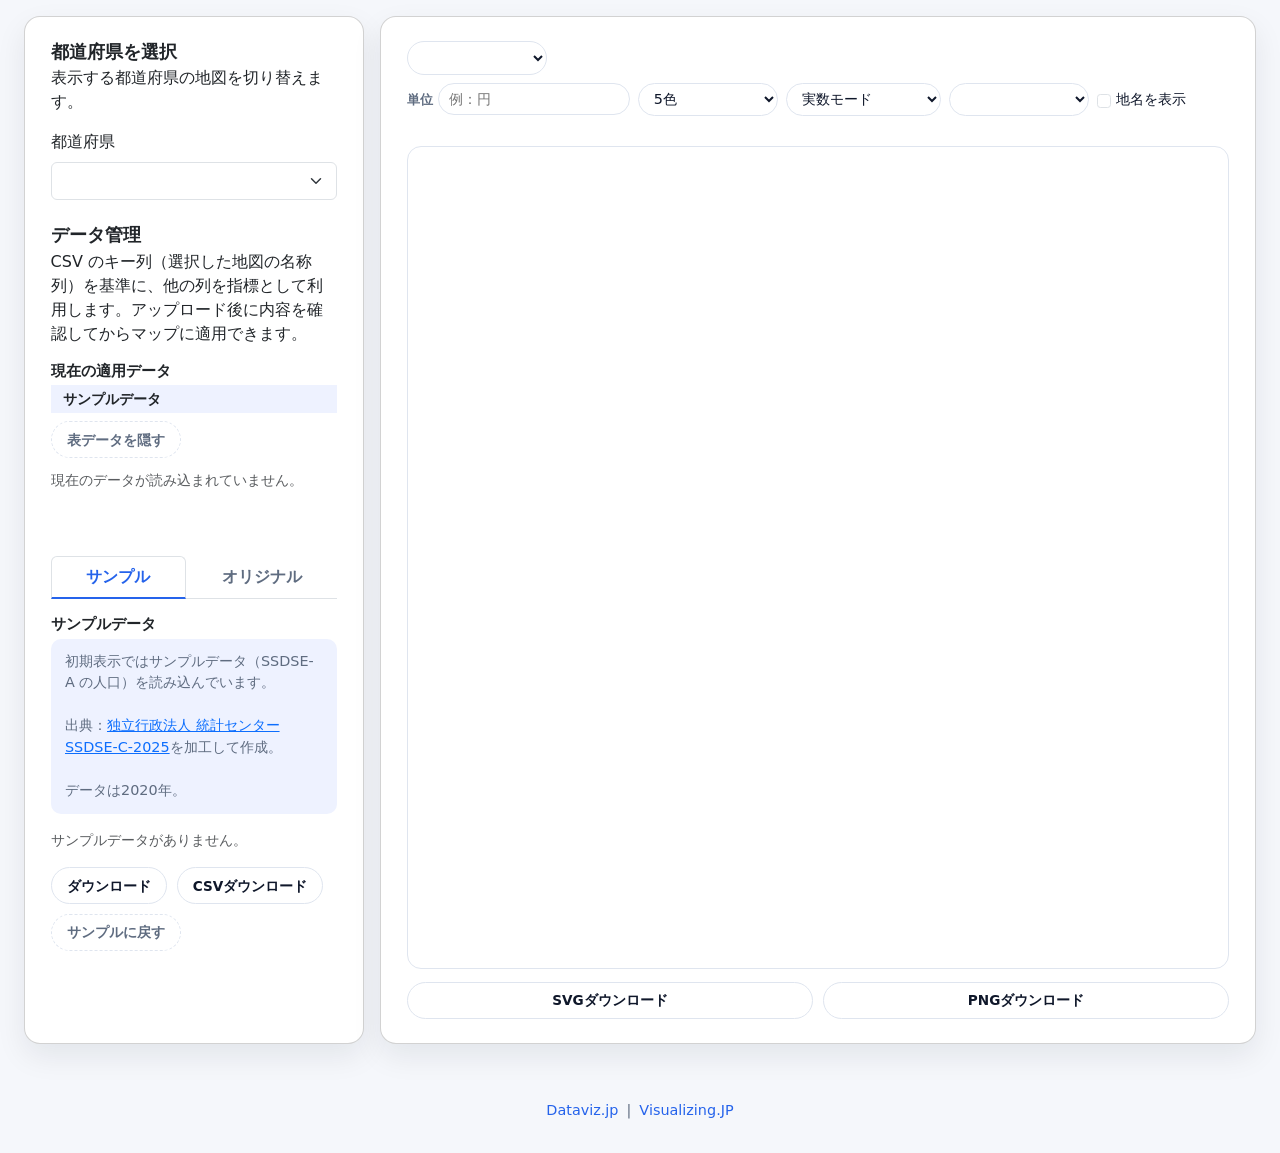
==== commit 7a8bb1d2: "ツールヘッダーの適用" ====
--- a/index.html
+++ b/index.html
@@ -14,19 +14,19 @@
 
     gtag('config', 'G-9E4Y5K4DKT');
   </script>
+  <script>
+    window.DATAVIZ_HEADER_CONFIG = { mode: 'private' };
+  </script>
+  <script src="https://auth.dataviz.jp/lib/supabase.js"></script>
+  <script src="https://auth.dataviz.jp/lib/dataviz-auth-client.js"></script>
+  <script src="https://auth.dataviz.jp/lib/dataviz-tool-header.js" defer></script>
   <link rel="stylesheet" href="https://cdn.jsdelivr.net/npm/bootstrap@5.3.3/dist/css/bootstrap.min.css">
   <link rel="stylesheet" href="docs/style.min.css">
 </head>
 
 <body>
+  <dataviz-tool-header></dataviz-tool-header>
   <main class="page container-fluid">
-    <section class="card hero-card">
-      <h1>都道府県地図カルトグラム</h1>
-      <p>
-        都道府県別データを CSV でアップロードして、面積をデータ値に比例させたカルトグラムをブラウザだけで生成できます。
-      </p>
-    </section>
-
     <div class="layout">
       <section class="card data-panel">
         <div class="panel-header">
@@ -39,6 +39,7 @@
         </div>
         <div class="panel-header">
           <h2>データ管理</h2>
+
           <p>
             CSV のキー列（選択した地図の名称列）を基準に、他の列を指標として利用します。アップロード後に内容を確認してからマップに適用できます。
           </p>
@@ -146,6 +147,7 @@
           <svg id="map" viewBox="0 0 800 800" preserveAspectRatio="xMidYMid meet"></svg>
         </div>
         <div class="button-row stretch download-row">
+
           <button class="btn btn-secondary" id="download-svg-btn" type="button">SVGダウンロード</button>
           <button class="btn btn-secondary" id="download-png-btn" type="button">PNGダウンロード</button>
         </div>
@@ -159,10 +161,32 @@
       <a href="https://visualizing.jp/" target="_blank" rel="noreferrer noopener">Visualizing.JP</a>
     </div>
   </footer>
+
+  <!-- Modal: Project List -->
+  <div class="modal fade" id="projectListModal" tabindex="-1" aria-labelledby="projectListModalLabel"
+    aria-hidden="true">
+    <div class="modal-dialog modal-lg">
+      <div class="modal-content">
+        <div class="modal-header">
+          <h5 class="modal-title" id="projectListModalLabel">保存済みプロジェクト</h5>
+          <button type="button" class="btn-close" data-bs-dismiss="modal" aria-label="Close"></button>
+        </div>
+        <div class="modal-body">
+          <div class="list-group" id="project-list-group">
+            <p class="text-center text-muted p-4">読み込み中...</p>
+          </div>
+        </div>
+        <div class="modal-footer">
+          <button type="button" class="btn btn-secondary" data-bs-dismiss="modal">閉じる</button>
+        </div>
+      </div>
+    </div>
+  </div>
+
   <script src="https://cdn.jsdelivr.net/npm/bootstrap@5.3.3/dist/js/bootstrap.bundle.min.js"></script>
-  <script src="vendor/supabase.js"></script>
-  <script src="vendor/dataviz-auth-client.js"></script>
+  <script src="https://auth.dataviz.jp/lib/supabase.js"></script>
+  <script src="https://auth.dataviz.jp/lib/dataviz-auth-client.js"></script>
   <script src="docs/app.min.js"></script>
 </body>
 
-</html>+</html>
--- a/docs/style.min.css
+++ b/docs/style.min.css
@@ -1 +1 @@
-:root{--page-bg:#f5f7fb;--card-bg:#ffffff;--border-color:#dfe5ef;--text-muted:#5f6c80;--accent:#2563eb;--accent-dark:#1e4fcc;--secondary-bg:#eef2ff}body{background:var(--page-bg);color:#0f172a;margin:0}.page{width:100%;max-width:none;padding:1rem clamp(.75rem,2vw,1.5rem) 2rem;display:flex;flex-direction:column;gap:1rem}.card{background:var(--card-bg);border-radius:16px;padding:1.5rem 1.6rem;box-shadow:0 12px 30px rgba(15,23,42,.08)}.hero-card{padding:1.1rem 1.4rem;text-align:left;margin:0}.hero-card h1{margin-bottom:.15rem;font-size:1.45rem;font-weight:700}.hero-card p{margin:0;font-size:.85rem;color:var(--text-muted)}.layout{display:flex;gap:1rem;align-items:stretch;flex-wrap:nowrap}.data-panel{flex:0 0 340px;max-width:340px}.map-card{flex:1 1 auto;min-width:0}.footer-links{padding:1.5rem 1rem 2rem;text-align:center;font-size:.9rem}.footer-links .links-container{display:inline-flex;gap:.5rem;align-items:center;color:var(--text-muted)}.footer-links a{color:var(--accent);text-decoration:none}.footer-links a:hover{text-decoration:underline}.footer-links .divider{color:var(--text-muted)}@media screen and (max-width:1024px){.page{padding:.75rem 1rem 2rem}.layout{flex-direction:column;gap:.75rem}.data-panel{flex:1 1 100%;max-width:100%}}.panel-header h2{margin-bottom:.2rem;font-size:1.15rem;font-weight:700}.map-card-header h2{font-size:1.25rem;margin:0;font-weight:700}.map-select{display:flex;gap:.5rem;flex-wrap:wrap;align-items:center}.map-select select{min-width:150px;padding:.4rem .8rem;border-radius:999px;border:1px solid var(--border-color);background:#fff;font-size:.85rem;color:#0f172a}.map-controls{display:flex;gap:.5rem;flex-wrap:wrap;align-items:center}.map-controls select{min-width:120px}.label-toggle{display:inline-flex;align-items:center;gap:.35rem;font-size:.85rem;color:#0f172a;white-space:nowrap}.map-select .unit-field{display:flex;align-items:center;gap:.35rem;font-size:.75rem;color:var(--text-muted);white-space:nowrap}.map-select .unit-field label{font-weight:600;font-size:.8rem}.map-select .unit-field input{min-width:90px;padding:.3rem .6rem;border-radius:999px;border:1px solid var(--border-color);background:#fff;font-size:.85rem;color:#0f172a}.map-select .unit-field input:disabled{background:#f2f4f7;color:#9ea0a5;border-color:#dcdfe7;cursor:not-allowed}#legend .legend-title{font-size:12px;font-weight:600;fill:#0f172a}#legend text{font-size:11px;fill:var(--text-muted)}.state-label{font-size:8px;fill:#111;text-anchor:middle;pointer-events:none;paint-order:stroke;stroke:#fff;stroke-width:2px}.map-selected-label{font-size:30px;font-weight:400;fill:#0f172a;pointer-events:none}.info-note{font-size:.9rem;color:var(--text-muted);background:var(--secondary-bg);padding:.75rem .9rem;border-radius:10px}.field-group{margin-bottom:1.5rem}.field-group h3{margin-bottom:.35rem;font-size:.95rem;font-weight:700}.data-tabs{margin:1.5rem 0 1rem}.data-tabs .nav-link{color:var(--text-muted);font-weight:600}.data-tabs .nav-link.active{color:var(--accent);border-bottom:2px solid var(--accent)}.button-row{display:flex;gap:.6rem;flex-wrap:wrap}.button-row.wrap{margin-bottom:.5rem}.button-row.stretch{width:100%}.button-row.stretch .btn{flex:1 1 0;justify-content:center}.download-row{margin-top:.8rem}.btn{border:none;border-radius:999px;padding:.45rem .95rem;font-weight:600;cursor:pointer;display:inline-flex;align-items:center;justify-content:center;gap:.35rem;transition:all .2s ease;font-size:.85rem}.btn:disabled{opacity:.6;cursor:not-allowed}.btn-primary{background:var(--accent);color:#fff}.btn-primary:hover:not(:disabled){background:var(--accent-dark)}.btn-secondary{background:#fff;color:#0f172a;border:1px solid var(--border-color)}.btn-secondary:focus-visible,.btn-secondary:hover:not(:disabled){border-color:var(--accent);color:var(--accent);background:rgba(37,99,235,.08)}.btn-tertiary{background:0 0;color:var(--text-muted);border:1px dashed var(--border-color)}.btn-tertiary:hover{border-color:var(--accent);color:var(--accent)}.full-width{width:100%}.upload-area{border:2px dashed var(--border-color);border-radius:14px;padding:1.5rem;text-align:center;background:rgba(255,255,255,.8);cursor:pointer;transition:border-color .2s ease,background .2s ease}.upload-area.dragover{border-color:var(--accent);background:rgba(37,99,235,.06)}.upload-area .title{margin-bottom:.2rem;font-weight:600}.file-input-label input{display:none}.help-text{font-size:.85rem;color:var(--text-muted);min-height:1.4em}.help-text.tone-info{color:var(--accent)}.help-text.tone-success{color:#15803d}.help-text.tone-danger{color:#dc2626}.text-muted{color:var(--text-muted);font-size:.9rem}.text-success{color:#15803d;font-size:.9rem}.small-text{font-size:.8rem}.current-status{display:flex;width:100%;border-radius:0;background:var(--secondary-bg);overflow:hidden;margin-bottom:.5rem}.status-label{background:#1d2a5b;color:#fff;padding:.2rem .75rem;font-size:.85rem}.status-value{padding:.2rem .75rem;font-weight:600;font-size:.9rem}.status-value.is-custom{color:var(--accent)}.status-value.is-sample{color:#0f172a}.data-preview{max-height:300px;overflow:auto;margin-top:.75rem}.is-hidden{display:none!important}.map-card-header{display:flex;justify-content:space-between;align-items:flex-start;gap:1rem;flex-wrap:wrap;margin-bottom:30px}.map-heading{display:flex;align-items:center;gap:.75rem}.map-heading .map-select{margin-left:auto;display:flex;align-items:center}.status-pill{font-size:.85rem;color:var(--text-muted);background:var(--secondary-bg);padding:.2rem .8rem;border-radius:999px}.status-pill.empty{background:0 0;padding:0}.map-select select{min-width:140px;margin:0;padding:.35rem .65rem;font-size:.9rem;height:2.1rem}.map-select select:disabled{opacity:.5;background-color:#f9f9f9;cursor:not-allowed}.map-frame{position:relative;width:100%;aspect-ratio:1/1;min-height:320px;background:#fff;border-radius:14px;border:1px solid var(--border-color);overflow:hidden}#map{width:100%;height:100%}path.state{stroke:#666;stroke-width:.5}path.state:hover{stroke:#000}.btn.is-loading{position:relative;pointer-events:none}.btn.is-loading::after{content:"";width:14px;height:14px;border:2px solid rgba(255,255,255,.5);border-top-color:#fff;border-radius:50%;animation:spin .8s linear infinite}.btn.btn-secondary.is-loading::after,.btn.btn-tertiary.is-loading::after{border-color:rgba(37,99,235,.3);border-top-color:var(--accent)}@keyframes spin{to{transform:rotate(360deg)}}.data-table{width:100%;border-collapse:collapse;font-size:.85rem}.data-table td,.data-table th{padding:.35rem .6rem;text-align:left;white-space:nowrap;border-bottom:1px solid var(--border-color)}.data-table tbody tr:hover{background:#f8fafc}.preview-stats p{font-size:.9rem}+:root{--page-bg:#f5f7fb;--card-bg:#ffffff;--border-color:#dfe5ef;--text-muted:#5f6c80;--accent:#2563eb;--accent-dark:#1e4fcc;--secondary-bg:#eef2ff}body{background:var(--page-bg);color:#0f172a;margin:0}.page{width:100%;max-width:none;padding:1rem clamp(.75rem,2vw,1.5rem) 2rem;display:flex;flex-direction:column;gap:1rem}.card{background:var(--card-bg);border-radius:16px;padding:1.5rem 1.6rem;box-shadow:0 12px 30px rgba(15,23,42,.08)}.hero-card{padding:1.1rem 1.4rem;text-align:left;margin:0}.hero-card h1{margin-bottom:.15rem;font-size:1.45rem;font-weight:700}.hero-card p{margin:0;font-size:.85rem;color:var(--text-muted)}.layout{display:flex;gap:1rem;align-items:stretch;flex-wrap:nowrap}.data-panel{flex:0 0 340px;max-width:340px}.map-card{flex:1 1 auto;min-width:0}.footer-links{padding:1.5rem 1rem 2rem;text-align:center;font-size:.9rem}.footer-links .links-container{display:inline-flex;gap:.5rem;align-items:center;color:var(--text-muted)}.footer-links a{color:var(--accent);text-decoration:none}.footer-links a:hover{text-decoration:underline}.footer-links .divider{color:var(--text-muted)}@media screen and (max-width:1024px){.page{padding:.75rem 1rem 2rem}.layout{flex-direction:column;gap:.75rem}.data-panel{flex:1 1 100%;max-width:100%}}.panel-header h2{margin-bottom:.2rem;font-size:1.15rem;font-weight:700}.map-card-header h2{font-size:1.25rem;margin:0;font-weight:700}.map-select{display:flex;gap:.5rem;flex-wrap:wrap;align-items:center}.map-select select{min-width:150px;padding:.4rem .8rem;border-radius:999px;border:1px solid var(--border-color);background:#fff;font-size:.85rem;color:#0f172a}.map-controls{display:flex;gap:.5rem;flex-wrap:wrap;align-items:center}.map-controls select{min-width:120px}.label-toggle{display:inline-flex;align-items:center;gap:.35rem;font-size:.85rem;color:#0f172a;white-space:nowrap}.map-select .unit-field{display:flex;align-items:center;gap:.35rem;font-size:.75rem;color:var(--text-muted);white-space:nowrap}.map-select .unit-field label{font-weight:600;font-size:.8rem}.map-select .unit-field input{min-width:90px;padding:.3rem .6rem;border-radius:999px;border:1px solid var(--border-color);background:#fff;font-size:.85rem;color:#0f172a}.map-select .unit-field input:disabled{background:#f2f4f7;color:#9ea0a5;border-color:#dcdfe7;cursor:not-allowed}#legend .legend-title{font-size:12px;font-weight:600;fill:#0f172a}#legend text{font-size:11px;fill:var(--text-muted)}.state-label{font-size:8px;fill:#111;text-anchor:middle;pointer-events:none;paint-order:stroke;stroke:#fff;stroke-width:2px}.map-selected-label{font-size:30px;font-weight:400;fill:#0f172a;pointer-events:none}.info-note{font-size:.9rem;color:var(--text-muted);background:var(--secondary-bg);padding:.75rem .9rem;border-radius:10px}.field-group{margin-bottom:1.5rem}.field-group h3{margin-bottom:.35rem;font-size:.95rem;font-weight:700}.data-tabs{margin:1.5rem 0 1rem}.data-tabs .nav-link{color:var(--text-muted);font-weight:600}.data-tabs .nav-link.active{color:var(--accent);border-bottom:2px solid var(--accent)}.button-row{display:flex;gap:.6rem;flex-wrap:wrap}.button-row.wrap{margin-bottom:.5rem}.button-row.stretch{width:100%}.button-row.stretch .btn{flex:1 1 0;justify-content:center}.download-row{margin-top:.8rem}.btn{border:none;border-radius:999px;padding:.45rem .95rem;font-weight:600;cursor:pointer;display:inline-flex;align-items:center;justify-content:center;gap:.35rem;transition:all .2s ease;font-size:.85rem}.btn:disabled{opacity:.6;cursor:not-allowed}.btn-primary{background:var(--accent);color:#fff}.btn-primary:hover:not(:disabled){background:var(--accent-dark)}.btn-secondary{background:#fff;color:#0f172a;border:1px solid var(--border-color)}.btn-secondary:focus-visible,.btn-secondary:hover:not(:disabled){border-color:var(--accent);color:var(--accent);background:rgba(37,99,235,.08)}.btn-tertiary{background:0 0;color:var(--text-muted);border:1px dashed var(--border-color)}.btn-tertiary:hover{border-color:var(--accent);color:var(--accent)}.full-width{width:100%}.upload-area{border:2px dashed var(--border-color);border-radius:14px;padding:1.5rem;text-align:center;background:rgba(255,255,255,.8);cursor:pointer;transition:border-color .2s ease,background .2s ease}.upload-area.dragover{border-color:var(--accent);background:rgba(37,99,235,.06)}.upload-area .title{margin-bottom:.2rem;font-weight:600}.file-input-label input{display:none}.help-text{font-size:.85rem;color:var(--text-muted);min-height:1.4em}.help-text.tone-info{color:var(--accent)}.help-text.tone-success{color:#15803d}.help-text.tone-danger{color:#dc2626}.text-muted{color:var(--text-muted);font-size:.9rem}.text-success{color:#15803d;font-size:.9rem}.small-text{font-size:.8rem}.current-status{display:flex;width:100%;border-radius:0;background:var(--secondary-bg);overflow:hidden;margin-bottom:.5rem}.status-label{background:#1d2a5b;color:#fff;padding:.2rem .75rem;font-size:.85rem}.status-value{padding:.2rem .75rem;font-weight:600;font-size:.9rem}.status-value.is-custom{color:var(--accent)}.status-value.is-sample{color:#0f172a}.data-preview{max-height:300px;overflow:auto;margin-top:.75rem}.is-hidden{display:none!important}.map-card-header{display:flex;justify-content:space-between;align-items:flex-start;gap:1rem;flex-wrap:wrap;margin-bottom:30px}.map-heading{display:flex;align-items:center;gap:.75rem}.map-heading .map-select{margin-left:auto;display:flex;align-items:center}.status-pill{font-size:.85rem;color:var(--text-muted);background:var(--secondary-bg);padding:.2rem .8rem;border-radius:999px}.status-pill.empty{background:0 0;padding:0}.map-select select{min-width:140px;margin:0;padding:.35rem .65rem;font-size:.9rem;height:2.1rem}.map-select select:disabled{opacity:.5;background-color:#f9f9f9;cursor:not-allowed}.map-frame{position:relative;width:100%;aspect-ratio:1/1;min-height:320px;background:#fff;border-radius:14px;border:1px solid var(--border-color);overflow:hidden}#map{width:100%;height:100%}path.state{stroke:#666;stroke-width:.5}path.state:hover{stroke:#000}.btn.is-loading{position:relative;pointer-events:none}.btn.is-loading::after{content:"";width:14px;height:14px;border:2px solid rgba(255,255,255,.5);border-top-color:#fff;border-radius:50%;animation:spin .8s linear infinite}.btn.btn-secondary.is-loading::after,.btn.btn-tertiary.is-loading::after{border-color:rgba(37,99,235,.3);border-top-color:var(--accent)}@keyframes spin{to{transform:rotate(360deg)}}.data-table{width:100%;border-collapse:collapse;font-size:.85rem}.data-table td,.data-table th{padding:.35rem .6rem;text-align:left;white-space:nowrap;border-bottom:1px solid var(--border-color)}.data-table tbody tr:hover{background:#f8fafc}.preview-stats p{font-size:.9rem}.toast-container{position:fixed;top:100px;right:20px;z-index:2147483647;display:flex;flex-direction:column;gap:10px;pointer-events:none}.custom-toast{background:#fff;border-left:4px solid var(--accent);border-radius:4px;padding:12px 16px;box-shadow:0 4px 12px rgba(0,0,0,.15);display:flex!important;align-items:center;gap:12px;min-width:250px;max-width:400px;opacity:0;transform:translateX(20px);animation:toast-in .3s forwards ease-out;pointer-events:auto;font-size:.9rem;color:#0f172a}.custom-toast.toast-success{border-left-color:#10b981}.custom-toast.toast-error{border-left-color:#ef4444}.custom-toast.toast-info{border-left-color:#3b82f6}.custom-toast.toast-hiding{animation:toast-out .3s forwards ease-in}.toast-icon{display:flex;align-items:center;justify-content:center;width:20px;height:20px;flex-shrink:0}.custom-toast.toast-success .toast-icon{color:#10b981}.custom-toast.toast-error .toast-icon{color:#ef4444}.custom-toast.toast-info .toast-icon{color:#3b82f6}.toast-message{flex-grow:1}@keyframes toast-in{from{opacity:0;transform:translateX(20px)}to{opacity:1;transform:translateX(0)}}@keyframes toast-out{from{opacity:1;transform:translateX(0)}to{opacity:0;transform:translateX(20px)}}
